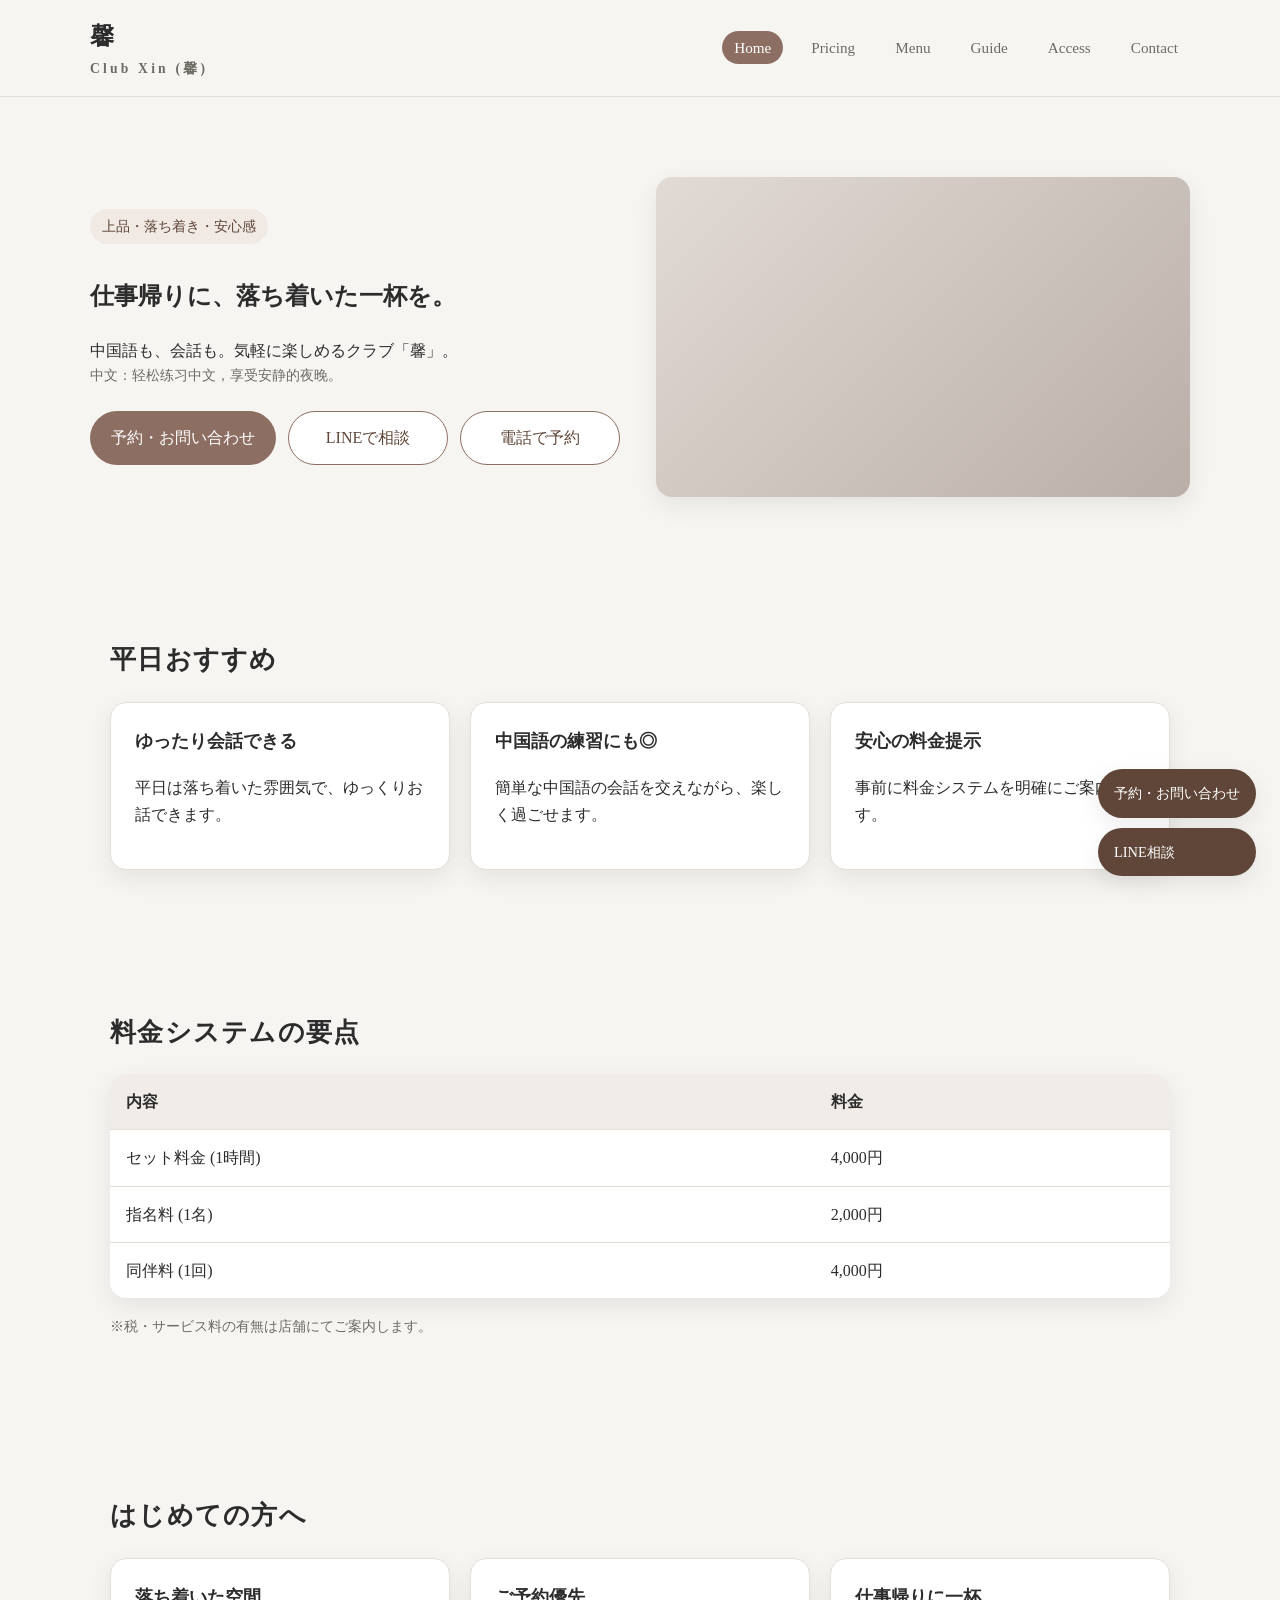
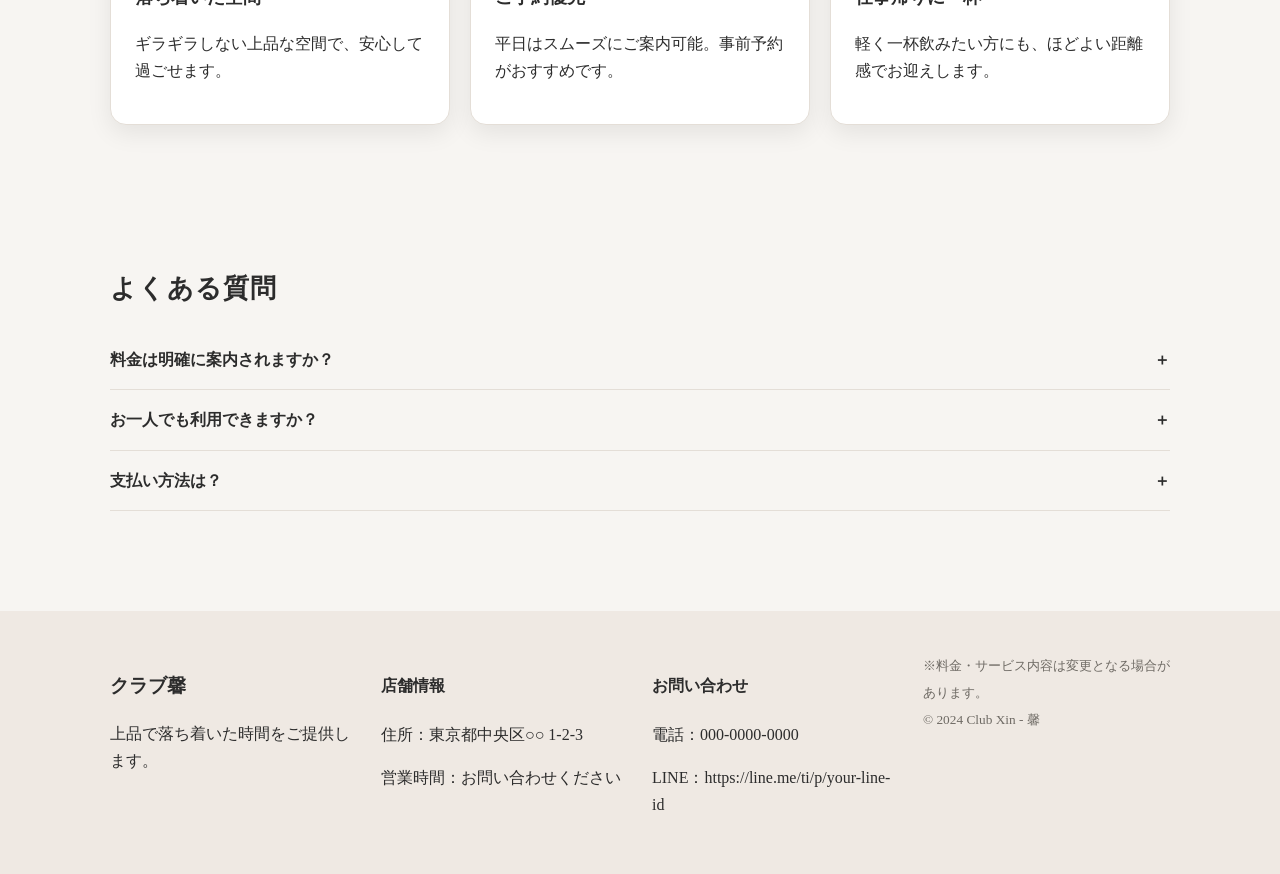
==== index.html @ c90f2e6a "Add club site pages and data-driven menus" ====
<!DOCTYPE html>
<html lang="ja">
  <head>
    <meta charset="UTF-8" />
    <meta name="viewport" content="width=device-width, initial-scale=1.0" />
    <title>クラブ馨 | 仕事帰りに、落ち着いた一杯を。</title>
    <meta
      name="description"
      content="クラブ馨は上品で落ち着いた雰囲気のクラブです。平日はゆったり会話を楽しめ、中国語の練習にもおすすめです。"
    />
    <meta property="og:title" content="クラブ馨" />
    <meta
      property="og:description"
      content="仕事帰りに、落ち着いた一杯を。中国語も会話も気軽に楽しめるクラブ。"
    />
    <meta
      property="og:image"
      content="https://images.unsplash.com/photo-1504674900247-0877df9cc836?auto=format&fit=crop&w=1200&q=80"
    />
    <meta property="og:type" content="website" />
    <link rel="stylesheet" href="assets/css/style.css" />
  </head>
  <body>
    <header>
      <div class="container header-inner">
        <div class="logo">馨 <span class="lang-sub">Club Xin (馨)</span></div>
        <nav>
          <ul>
            <li><a href="index.html">Home</a></li>
            <li><a href="pricing.html">Pricing</a></li>
            <li><a href="menu.html">Menu</a></li>
            <li><a href="guide.html">Guide</a></li>
            <li><a href="access.html">Access</a></li>
            <li><a href="contact.html">Contact</a></li>
          </ul>
        </nav>
      </div>
    </header>

    <main>
      <section class="hero container">
        <div>
          <span class="badge">上品・落ち着き・安心感</span>
          <h1>仕事帰りに、落ち着いた一杯を。</h1>
          <p>
            中国語も、会話も。気軽に楽しめるクラブ「馨」。
            <span class="lang-sub">中文：轻松练习中文，享受安静的夜晚。</span>
          </p>
          <div class="cta-group">
            <a class="btn primary" href="contact.html">予約・お問い合わせ</a>
            <a class="btn" data-contact="lineUrl">LINEで相談</a>
            <a class="btn" data-contact="phone">電話で予約</a>
          </div>
        </div>
        <div class="hero-visual" aria-label="クラブ馨のイメージ"></div>
      </section>

      <section class="section">
        <div class="container">
          <h2 class="section-title">平日おすすめ</h2>
          <div class="card-grid">
            <div class="card">
              <h3>ゆったり会話できる</h3>
              <p>平日は落ち着いた雰囲気で、ゆっくりお話できます。</p>
            </div>
            <div class="card">
              <h3>中国語の練習にも◎</h3>
              <p>簡単な中国語の会話を交えながら、楽しく過ごせます。</p>
            </div>
            <div class="card">
              <h3>安心の料金提示</h3>
              <p>事前に料金システムを明確にご案内します。</p>
            </div>
          </div>
        </div>
      </section>

      <section class="section">
        <div class="container">
          <h2 class="section-title">料金システムの要点</h2>
          <table class="table">
            <thead>
              <tr>
                <th>内容</th>
                <th>料金</th>
              </tr>
            </thead>
            <tbody data-pricing></tbody>
          </table>
          <p class="notice">※税・サービス料の有無は店舗にてご案内します。</p>
        </div>
      </section>

      <section class="section">
        <div class="container">
          <h2 class="section-title">はじめての方へ</h2>
          <div class="card-grid">
            <div class="card">
              <h3>落ち着いた空間</h3>
              <p>ギラギラしない上品な空間で、安心して過ごせます。</p>
            </div>
            <div class="card">
              <h3>ご予約優先</h3>
              <p>平日はスムーズにご案内可能。事前予約がおすすめです。</p>
            </div>
            <div class="card">
              <h3>仕事帰りに一杯</h3>
              <p>軽く一杯飲みたい方にも、ほどよい距離感でお迎えします。</p>
            </div>
          </div>
        </div>
      </section>

      <section class="section">
        <div class="container">
          <h2 class="section-title">よくある質問</h2>
          <div id="faq-list"></div>
        </div>
      </section>
    </main>

    <footer class="footer">
      <div class="container footer-grid">
        <div>
          <h3>クラブ馨</h3>
          <p>上品で落ち着いた時間をご提供します。</p>
        </div>
        <div>
          <h4>店舗情報</h4>
          <p>住所：<span data-contact="address"></span></p>
          <p>営業時間：<span data-contact="hours"></span></p>
        </div>
        <div>
          <h4>お問い合わせ</h4>
          <p>電話：<a data-contact="phone" data-contact-display="true"></a></p>
          <p>LINE：<a data-contact="lineUrl" data-contact-display="true"></a></p>
        </div>
        <div>
          <small>※料金・サービス内容は変更となる場合があります。</small>
          <br />
          <small>© 2024 Club Xin - 馨</small>
        </div>
      </div>
    </footer>

    <div class="fixed-cta">
      <a href="contact.html">予約・お問い合わせ</a>
      <a data-contact="lineUrl">LINE相談</a>
    </div>

    <script src="assets/js/app.js"></script>
  </body>
</html>
---- assets/css/style.css ----
:root {
  --bg: #f7f5f2;
  --text: #2c2c2c;
  --muted: #6e6a64;
  --accent: #8d6e63;
  --accent-dark: #5f4638;
  --card: #ffffff;
  --border: #e4ded7;
  --shadow: 0 8px 24px rgba(0, 0, 0, 0.08);
  --radius: 16px;
}

* {
  box-sizing: border-box;
}

html {
  font-size: 16px;
  scroll-behavior: smooth;
}

body {
  margin: 0;
  font-family: "Hiragino Mincho ProN", "Yu Mincho", "Noto Serif JP", serif;
  color: var(--text);
  background: var(--bg);
  line-height: 1.7;
}

a {
  color: inherit;
  text-decoration: none;
}

img {
  max-width: 100%;
  display: block;
}

.container {
  max-width: 1100px;
  margin: 0 auto;
  padding: 0 20px;
}

header {
  position: sticky;
  top: 0;
  z-index: 10;
  background: rgba(247, 245, 242, 0.9);
  backdrop-filter: blur(8px);
  border-bottom: 1px solid var(--border);
}

.header-inner {
  display: flex;
  align-items: center;
  justify-content: space-between;
  padding: 16px 0;
}

.logo {
  font-size: 1.5rem;
  letter-spacing: 0.2rem;
  font-weight: 600;
}

nav ul {
  list-style: none;
  display: flex;
  gap: 16px;
  padding: 0;
  margin: 0;
  flex-wrap: wrap;
}

nav a {
  font-size: 0.95rem;
  color: var(--muted);
  padding: 8px 12px;
  border-radius: 999px;
  transition: all 0.2s ease;
}

nav a:hover,
nav a.active {
  background: var(--accent);
  color: #fff;
}

.hero {
  padding: 80px 0 60px;
  display: grid;
  grid-template-columns: repeat(auto-fit, minmax(280px, 1fr));
  gap: 32px;
  align-items: center;
}

.hero-visual {
  min-height: 320px;
  border-radius: var(--radius);
  background: linear-gradient(135deg, rgba(141, 110, 99, 0.2), rgba(95, 70, 56, 0.4)),
    url("https://images.unsplash.com/photo-1504674900247-0877df9cc836?auto=format&fit=crop&w=900&q=80") center/cover;
  box-shadow: var(--shadow);
}

.section {
  padding: 60px 0;
}

.section-title {
  font-size: 1.6rem;
  margin-bottom: 20px;
  letter-spacing: 0.08rem;
}

.card-grid {
  display: grid;
  grid-template-columns: repeat(auto-fit, minmax(240px, 1fr));
  gap: 20px;
}

.card {
  background: var(--card);
  border-radius: var(--radius);
  padding: 24px;
  border: 1px solid var(--border);
  box-shadow: var(--shadow);
}

.card h3 {
  margin-top: 0;
  font-size: 1.1rem;
}

.badge {
  display: inline-block;
  padding: 6px 12px;
  background: #f0e9e4;
  color: var(--accent-dark);
  border-radius: 999px;
  font-size: 0.85rem;
  margin-bottom: 12px;
}

.cta-group {
  display: flex;
  flex-wrap: wrap;
  gap: 12px;
  margin-top: 24px;
}

.btn {
  display: inline-flex;
  align-items: center;
  justify-content: center;
  padding: 12px 20px;
  border-radius: 999px;
  font-size: 1rem;
  border: 1px solid var(--accent);
  color: var(--accent-dark);
  background: #fff;
  min-width: 160px;
  transition: all 0.2s ease;
}

.btn.primary {
  background: var(--accent);
  color: #fff;
  border-color: transparent;
}

.btn:hover {
  transform: translateY(-2px);
  box-shadow: var(--shadow);
}

.table {
  width: 100%;
  border-collapse: collapse;
  background: var(--card);
  border-radius: var(--radius);
  overflow: hidden;
  box-shadow: var(--shadow);
}

.table th,
.table td {
  padding: 14px 16px;
  border-bottom: 1px solid var(--border);
  text-align: left;
}

.table th {
  background: #f1ece7;
  font-weight: 600;
}

.table tr:last-child td {
  border-bottom: none;
}

.notice {
  margin-top: 16px;
  font-size: 0.9rem;
  color: var(--muted);
}

.faq-item {
  border-bottom: 1px solid var(--border);
  padding: 16px 0;
}

.faq-question {
  display: flex;
  align-items: center;
  justify-content: space-between;
  cursor: pointer;
  font-weight: 600;
}

.faq-answer {
  margin-top: 10px;
  color: var(--muted);
  display: none;
}

.faq-item.open .faq-answer {
  display: block;
}

.footer {
  background: #efe9e3;
  padding: 40px 0;
  margin-top: 40px;
}

.footer-grid {
  display: grid;
  grid-template-columns: repeat(auto-fit, minmax(240px, 1fr));
  gap: 24px;
}

.footer small {
  color: var(--muted);
}

.form {
  display: grid;
  gap: 16px;
  max-width: 520px;
}

.form input,
.form textarea,
.form select {
  width: 100%;
  padding: 12px 14px;
  border-radius: 12px;
  border: 1px solid var(--border);
  font-size: 1rem;
  font-family: inherit;
}

.form textarea {
  min-height: 120px;
}

.form .form-row {
  display: grid;
  gap: 12px;
  grid-template-columns: repeat(auto-fit, minmax(200px, 1fr));
}

.form-message {
  font-size: 0.95rem;
  color: var(--accent-dark);
}

.fixed-cta {
  position: fixed;
  bottom: 24px;
  right: 24px;
  display: flex;
  flex-direction: column;
  gap: 10px;
  z-index: 20;
}

.fixed-cta a {
  background: var(--accent-dark);
  color: #fff;
  padding: 12px 16px;
  border-radius: 999px;
  font-size: 0.9rem;
  box-shadow: var(--shadow);
}

.lang-sub {
  display: block;
  font-size: 0.85rem;
  color: var(--muted);
}

@media (max-width: 720px) {
  .hero {
    padding-top: 40px;
  }

  nav ul {
    gap: 8px;
  }

  .fixed-cta {
    right: 16px;
    bottom: 16px;
  }
}
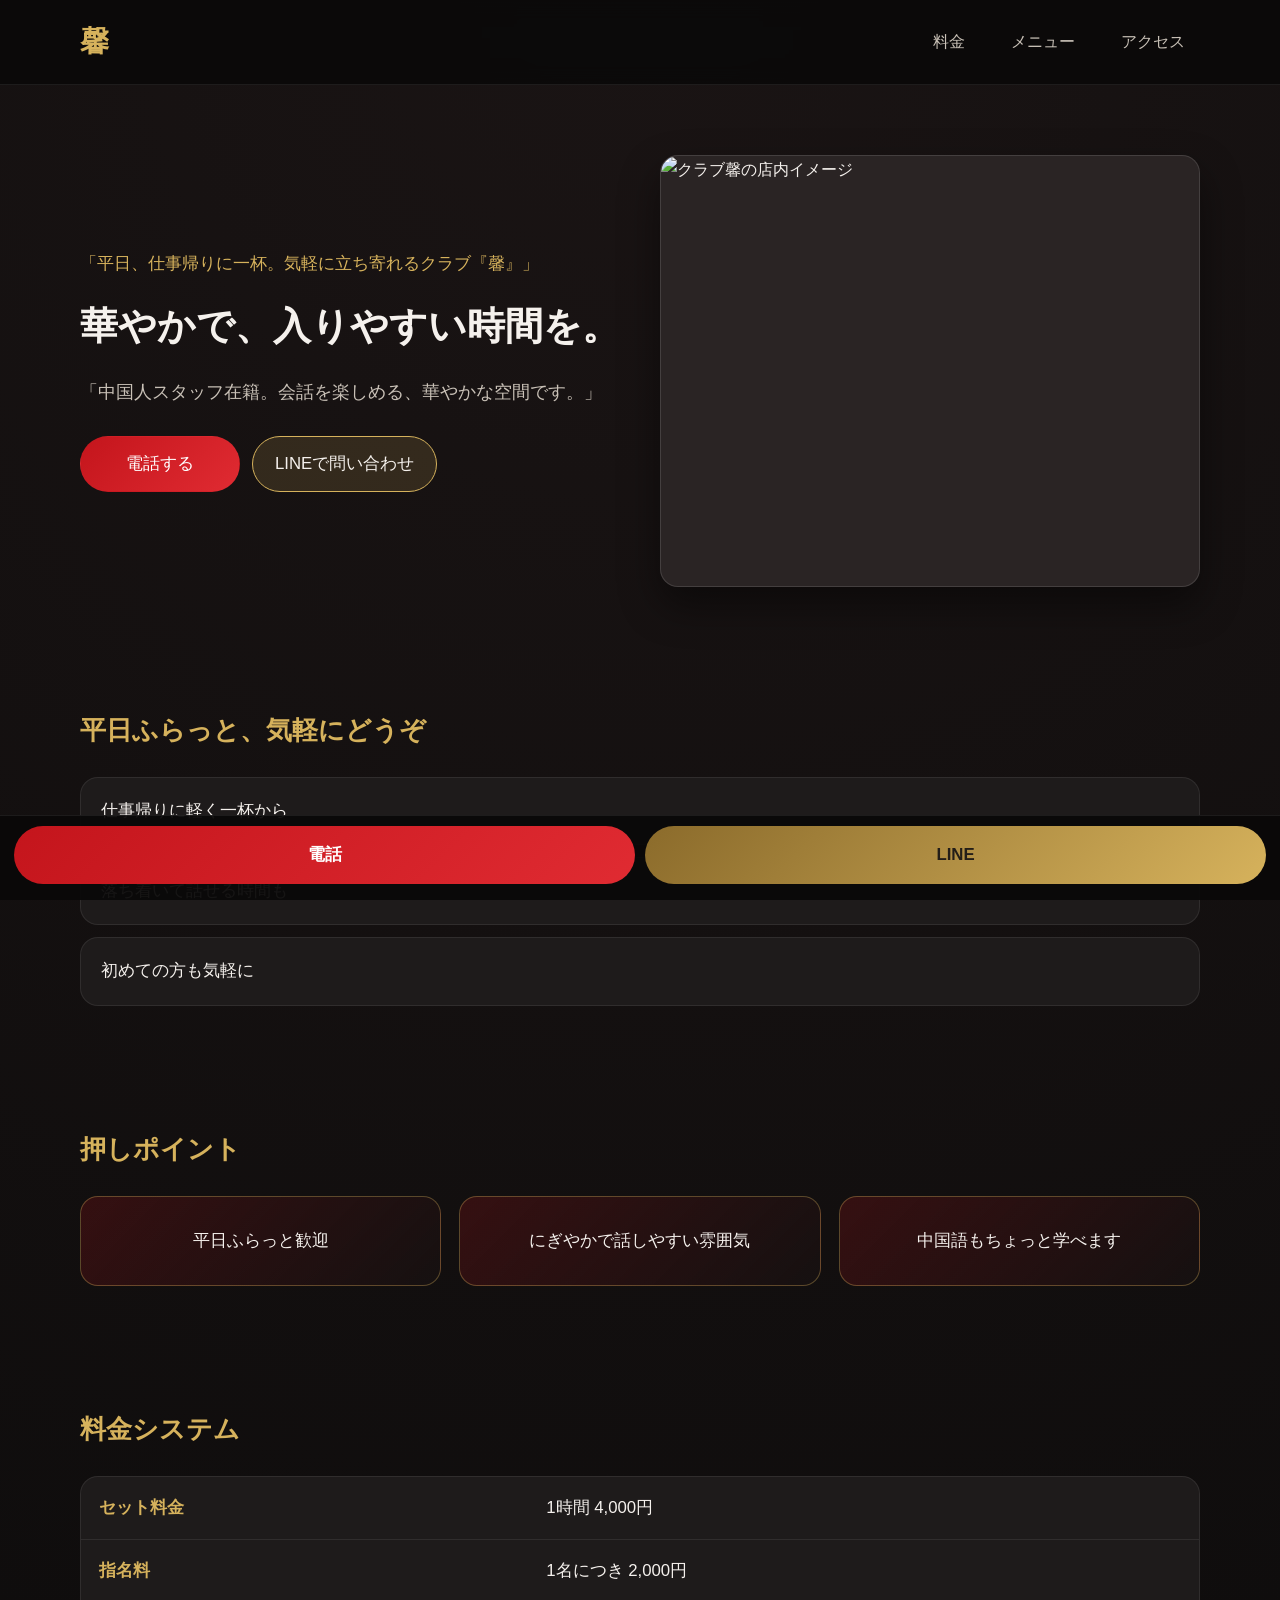
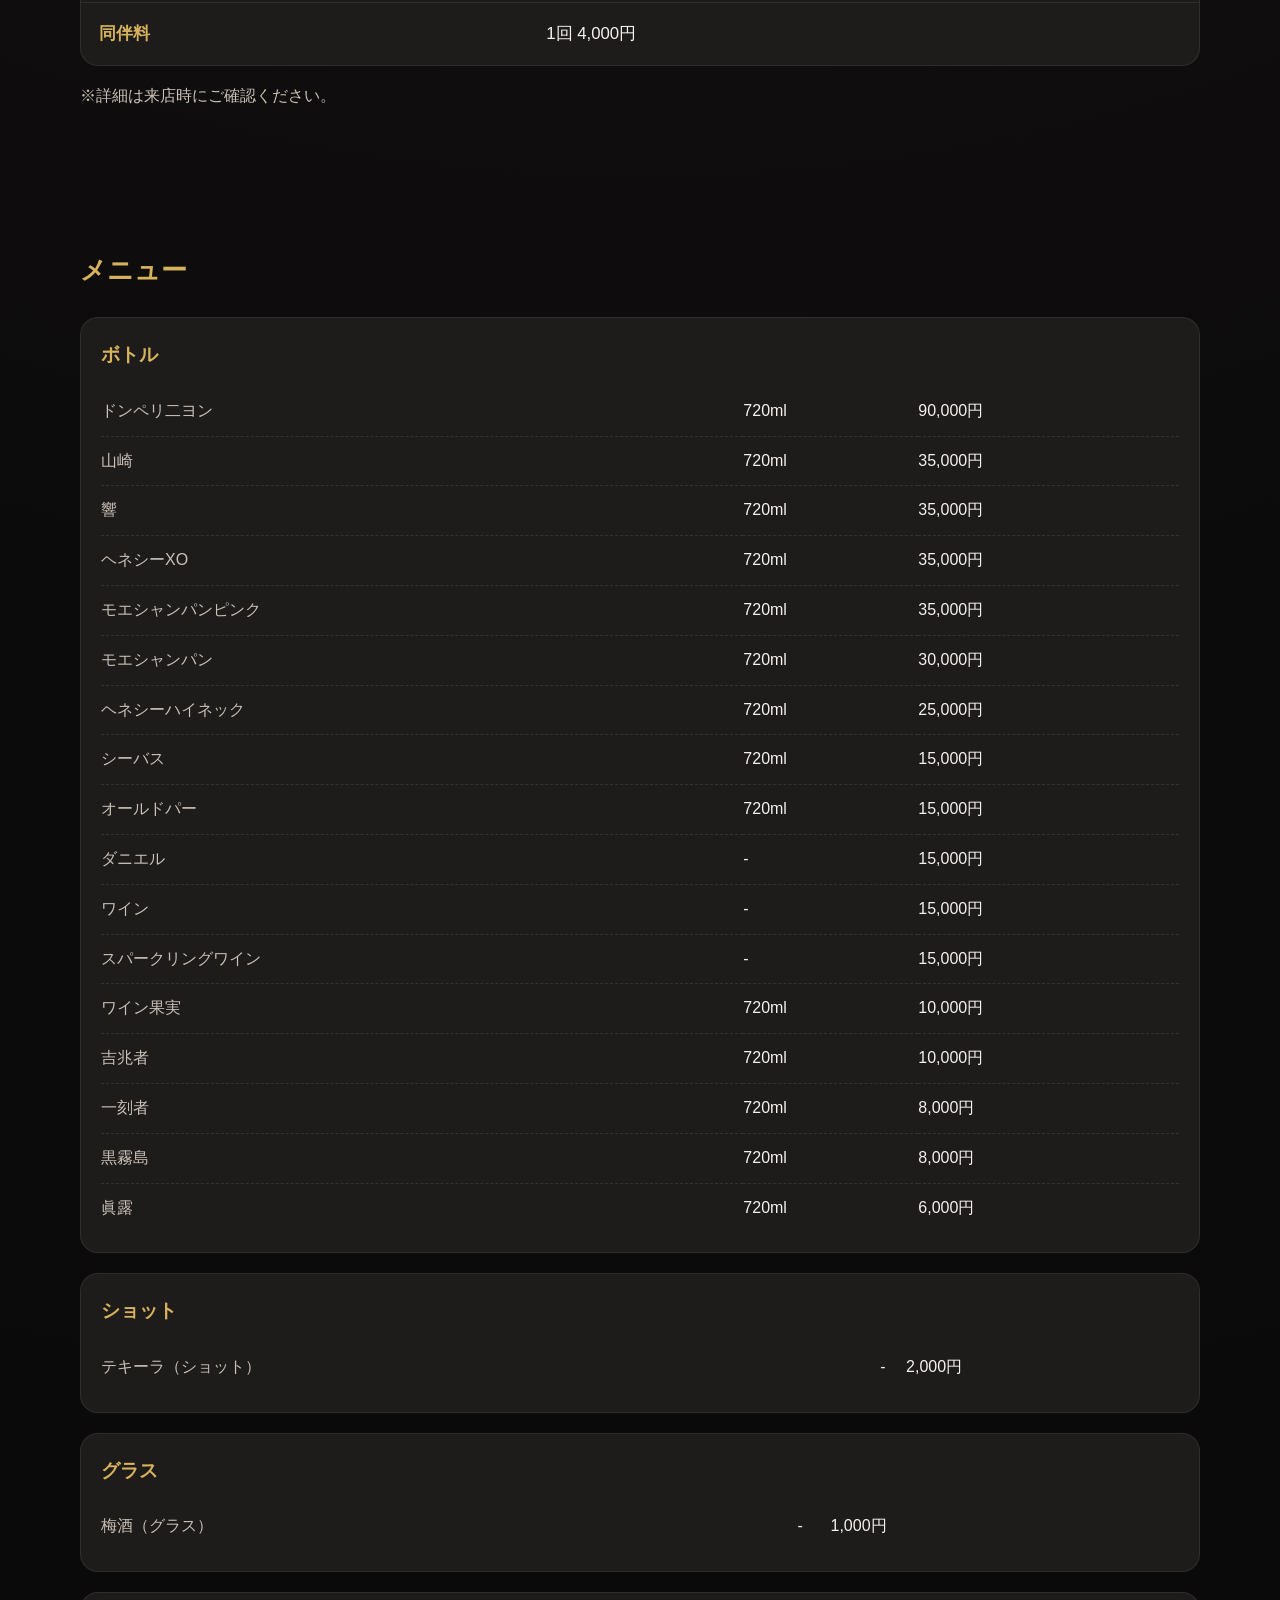
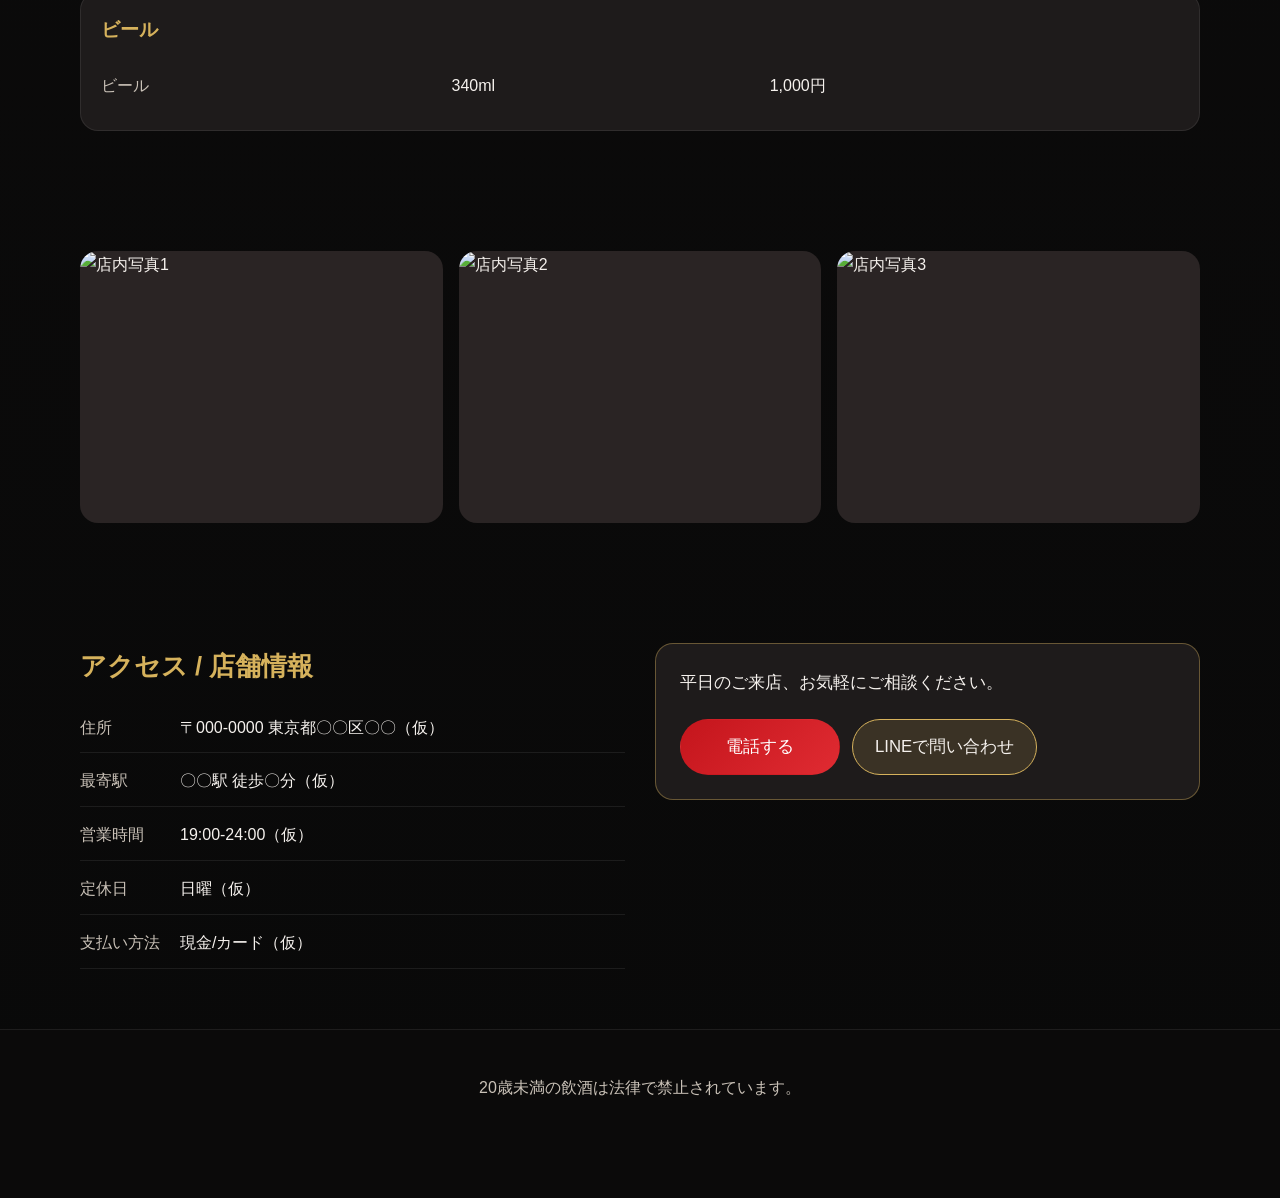
==== commit 62553b9d: "Create single-page LP for Club Xin" ====
--- a/index.html
+++ b/index.html
@@ -3,151 +3,160 @@
   <head>
     <meta charset="UTF-8" />
     <meta name="viewport" content="width=device-width, initial-scale=1.0" />
-    <title>クラブ馨 | 仕事帰りに、落ち着いた一杯を。</title>
+    <title>クラブ「馨」｜平日、仕事帰りに一杯</title>
     <meta
       name="description"
-      content="クラブ馨は上品で落ち着いた雰囲気のクラブです。平日はゆったり会話を楽しめ、中国語の練習にもおすすめです。"
+      content="平日、仕事帰りに一杯。気軽に立ち寄れるクラブ「馨」。中国人スタッフ在籍で会話を楽しめる華やかな空間です。"
     />
-    <meta property="og:title" content="クラブ馨" />
-    <meta
-      property="og:description"
-      content="仕事帰りに、落ち着いた一杯を。中国語も会話も気軽に楽しめるクラブ。"
-    />
-    <meta
-      property="og:image"
-      content="https://images.unsplash.com/photo-1504674900247-0877df9cc836?auto=format&fit=crop&w=1200&q=80"
-    />
-    <meta property="og:type" content="website" />
     <link rel="stylesheet" href="assets/css/style.css" />
   </head>
   <body>
-    <header>
+    <header class="site-header">
       <div class="container header-inner">
-        <div class="logo">馨 <span class="lang-sub">Club Xin (馨)</span></div>
-        <nav>
+        <div class="logo">馨</div>
+        <nav class="site-nav" aria-label="主要メニュー">
           <ul>
-            <li><a href="index.html">Home</a></li>
-            <li><a href="pricing.html">Pricing</a></li>
-            <li><a href="menu.html">Menu</a></li>
-            <li><a href="guide.html">Guide</a></li>
-            <li><a href="access.html">Access</a></li>
-            <li><a href="contact.html">Contact</a></li>
+            <li><a href="#pricing">料金</a></li>
+            <li><a href="#menu">メニュー</a></li>
+            <li><a href="#access">アクセス</a></li>
           </ul>
         </nav>
       </div>
     </header>
 
     <main>
-      <section class="hero container">
-        <div>
-          <span class="badge">上品・落ち着き・安心感</span>
-          <h1>仕事帰りに、落ち着いた一杯を。</h1>
-          <p>
-            中国語も、会話も。気軽に楽しめるクラブ「馨」。
-            <span class="lang-sub">中文：轻松练习中文，享受安静的夜晚。</span>
-          </p>
-          <div class="cta-group">
-            <a class="btn primary" href="contact.html">予約・お問い合わせ</a>
-            <a class="btn" data-contact="lineUrl">LINEで相談</a>
-            <a class="btn" data-contact="phone">電話で予約</a>
+      <section class="hero" id="top">
+        <div class="container hero-inner">
+          <div class="hero-content">
+            <p class="hero-lead">
+              「平日、仕事帰りに一杯。気軽に立ち寄れるクラブ『馨』」
+            </p>
+            <h1 class="hero-title">華やかで、入りやすい時間を。</h1>
+            <p class="hero-sub">
+              「中国人スタッフ在籍。会話を楽しめる、華やかな空間です。」
+            </p>
+            <div class="cta-group">
+              <a class="btn primary" href="tel:000-0000-0000">電話する</a>
+              <a class="btn line" href="https://line.me/ti/p/your-line-id" target="_blank" rel="noopener">LINEで問い合わせ</a>
+            </div>
           </div>
-        </div>
-        <div class="hero-visual" aria-label="クラブ馨のイメージ"></div>
-      </section>
-
-      <section class="section">
-        <div class="container">
-          <h2 class="section-title">平日おすすめ</h2>
-          <div class="card-grid">
-            <div class="card">
-              <h3>ゆったり会話できる</h3>
-              <p>平日は落ち着いた雰囲気で、ゆっくりお話できます。</p>
-            </div>
-            <div class="card">
-              <h3>中国語の練習にも◎</h3>
-              <p>簡単な中国語の会話を交えながら、楽しく過ごせます。</p>
-            </div>
-            <div class="card">
-              <h3>安心の料金提示</h3>
-              <p>事前に料金システムを明確にご案内します。</p>
-            </div>
+          <div class="hero-media">
+            <img src="/assets/img/hero.jpg" alt="クラブ馨の店内イメージ" />
           </div>
         </div>
       </section>
 
-      <section class="section">
+      <section class="section" aria-labelledby="weekday-title">
         <div class="container">
-          <h2 class="section-title">料金システムの要点</h2>
-          <table class="table">
-            <thead>
-              <tr>
-                <th>内容</th>
-                <th>料金</th>
-              </tr>
-            </thead>
-            <tbody data-pricing></tbody>
-          </table>
-          <p class="notice">※税・サービス料の有無は店舗にてご案内します。</p>
+          <h2 id="weekday-title" class="section-title">平日ふらっと、気軽にどうぞ</h2>
+          <ul class="soft-points">
+            <li>仕事帰りに軽く一杯から</li>
+            <li>落ち着いて話せる時間も</li>
+            <li>初めての方も気軽に</li>
+          </ul>
         </div>
       </section>
 
-      <section class="section">
+      <section class="section" aria-labelledby="points-title">
         <div class="container">
-          <h2 class="section-title">はじめての方へ</h2>
+          <h2 id="points-title" class="section-title">押しポイント</h2>
           <div class="card-grid">
-            <div class="card">
-              <h3>落ち着いた空間</h3>
-              <p>ギラギラしない上品な空間で、安心して過ごせます。</p>
-            </div>
-            <div class="card">
-              <h3>ご予約優先</h3>
-              <p>平日はスムーズにご案内可能。事前予約がおすすめです。</p>
-            </div>
-            <div class="card">
-              <h3>仕事帰りに一杯</h3>
-              <p>軽く一杯飲みたい方にも、ほどよい距離感でお迎えします。</p>
-            </div>
+            <div class="point-card">平日ふらっと歓迎</div>
+            <div class="point-card">にぎやかで話しやすい雰囲気</div>
+            <div class="point-card">中国語もちょっと学べます</div>
           </div>
         </div>
       </section>
 
-      <section class="section">
+      <section class="section" id="pricing" aria-labelledby="pricing-title">
         <div class="container">
-          <h2 class="section-title">よくある質問</h2>
-          <div id="faq-list"></div>
+          <h2 id="pricing-title" class="section-title">料金システム</h2>
+          <div class="table-wrap">
+            <table class="price-table">
+              <tbody>
+                <tr>
+                  <th>セット料金</th>
+                  <td>1時間 4,000円</td>
+                </tr>
+                <tr>
+                  <th>指名料</th>
+                  <td>1名につき 2,000円</td>
+                </tr>
+                <tr>
+                  <th>同伴料</th>
+                  <td>1回 4,000円</td>
+                </tr>
+              </tbody>
+            </table>
+          </div>
+          <p class="note">※詳細は来店時にご確認ください。</p>
+        </div>
+      </section>
+
+      <section class="section" id="menu" aria-labelledby="menu-title">
+        <div class="container">
+          <h2 id="menu-title" class="section-title">メニュー</h2>
+          <div id="menu-list" class="menu-grid" aria-live="polite"></div>
+        </div>
+      </section>
+
+      <section class="section" aria-label="写真ギャラリー">
+        <div class="container">
+          <div class="gallery">
+            <img src="/assets/img/gallery-1.jpg" alt="店内写真1" />
+            <img src="/assets/img/gallery-2.jpg" alt="店内写真2" />
+            <img src="/assets/img/gallery-3.jpg" alt="店内写真3" />
+          </div>
+        </div>
+      </section>
+
+      <section class="section" id="access" aria-labelledby="access-title">
+        <div class="container access">
+          <div>
+            <h2 id="access-title" class="section-title">アクセス / 店舗情報</h2>
+            <dl class="info-list">
+              <div>
+                <dt>住所</dt>
+                <dd>〒000-0000 東京都〇〇区〇〇（仮）</dd>
+              </div>
+              <div>
+                <dt>最寄駅</dt>
+                <dd>〇〇駅 徒歩〇分（仮）</dd>
+              </div>
+              <div>
+                <dt>営業時間</dt>
+                <dd>19:00-24:00（仮）</dd>
+              </div>
+              <div>
+                <dt>定休日</dt>
+                <dd>日曜（仮）</dd>
+              </div>
+              <div>
+                <dt>支払い方法</dt>
+                <dd>現金/カード（仮）</dd>
+              </div>
+            </dl>
+          </div>
+          <div class="access-cta">
+            <p class="access-lead">平日のご来店、お気軽にご相談ください。</p>
+            <div class="cta-group">
+              <a class="btn primary" href="tel:000-0000-0000">電話する</a>
+              <a class="btn line" href="https://line.me/ti/p/your-line-id" target="_blank" rel="noopener">LINEで問い合わせ</a>
+            </div>
+          </div>
         </div>
       </section>
     </main>
 
     <footer class="footer">
-      <div class="container footer-grid">
-        <div>
-          <h3>クラブ馨</h3>
-          <p>上品で落ち着いた時間をご提供します。</p>
-        </div>
-        <div>
-          <h4>店舗情報</h4>
-          <p>住所：<span data-contact="address"></span></p>
-          <p>営業時間：<span data-contact="hours"></span></p>
-        </div>
-        <div>
-          <h4>お問い合わせ</h4>
-          <p>電話：<a data-contact="phone" data-contact-display="true"></a></p>
-          <p>LINE：<a data-contact="lineUrl" data-contact-display="true"></a></p>
-        </div>
-        <div>
-          <small>※料金・サービス内容は変更となる場合があります。</small>
-          <br />
-          <small>© 2024 Club Xin - 馨</small>
-        </div>
-      </div>
+      <p>20歳未満の飲酒は法律で禁止されています。</p>
     </footer>
 
-    <div class="fixed-cta">
-      <a href="contact.html">予約・お問い合わせ</a>
-      <a data-contact="lineUrl">LINE相談</a>
+    <div class="fixed-cta" aria-label="固定お問い合わせ">
+      <a class="fixed-btn" href="tel:000-0000-0000">電話</a>
+      <a class="fixed-btn line" href="https://line.me/ti/p/your-line-id" target="_blank" rel="noopener">LINE</a>
     </div>
 
-    <script src="assets/js/app.js"></script>
+    <script src="assets/js/main.js"></script>
   </body>
 </html>
--- a/assets/css/style.css
+++ b/assets/css/style.css
@@ -1,13 +1,15 @@
 :root {
-  --bg: #f7f5f2;
-  --text: #2c2c2c;
-  --muted: #6e6a64;
-  --accent: #8d6e63;
-  --accent-dark: #5f4638;
-  --card: #ffffff;
-  --border: #e4ded7;
-  --shadow: 0 8px 24px rgba(0, 0, 0, 0.08);
-  --radius: 16px;
+  --bg: #0c0b0b;
+  --bg-alt: #151313;
+  --card: #1e1b1b;
+  --text: #f5f1ed;
+  --muted: #c9c1b7;
+  --accent: #c4151c;
+  --accent-soft: #e02b32;
+  --gold: #d6b25c;
+  --border: rgba(255, 255, 255, 0.08);
+  --shadow: 0 18px 40px rgba(0, 0, 0, 0.45);
+  --radius: 18px;
 }
 
 * {
@@ -21,10 +23,10 @@
 
 body {
   margin: 0;
-  font-family: "Hiragino Mincho ProN", "Yu Mincho", "Noto Serif JP", serif;
+  font-family: "Noto Sans JP", "Hiragino Kaku Gothic ProN", sans-serif;
   color: var(--text);
-  background: var(--bg);
-  line-height: 1.7;
+  background: radial-gradient(circle at top, #1a1414 0%, var(--bg) 50%, #090909 100%);
+  line-height: 1.8;
 }
 
 a {
@@ -33,23 +35,27 @@
 }
 
 img {
-  max-width: 100%;
+  width: 100%;
+  height: 100%;
   display: block;
+  object-fit: cover;
+  aspect-ratio: 4 / 3;
+  border-radius: var(--radius);
+  background: #2a2424;
 }
 
 .container {
-  max-width: 1100px;
+  width: min(1120px, 92vw);
   margin: 0 auto;
-  padding: 0 20px;
-}
-
-header {
+}
+
+.site-header {
   position: sticky;
   top: 0;
-  z-index: 10;
-  background: rgba(247, 245, 242, 0.9);
-  backdrop-filter: blur(8px);
+  z-index: 20;
+  background: rgba(10, 9, 9, 0.9);
   border-bottom: 1px solid var(--border);
+  backdrop-filter: blur(10px);
 }
 
 .header-inner {
@@ -57,51 +63,70 @@
   align-items: center;
   justify-content: space-between;
   padding: 16px 0;
+  gap: 20px;
 }
 
 .logo {
-  font-size: 1.5rem;
-  letter-spacing: 0.2rem;
+  font-size: 1.8rem;
+  letter-spacing: 0.3rem;
+  color: var(--gold);
   font-weight: 600;
 }
 
-nav ul {
+.site-nav ul {
   list-style: none;
   display: flex;
   gap: 16px;
   padding: 0;
   margin: 0;
-  flex-wrap: wrap;
-}
-
-nav a {
-  font-size: 0.95rem;
-  color: var(--muted);
-  padding: 8px 12px;
+}
+
+.site-nav a {
+  font-size: 1rem;
+  padding: 8px 14px;
   border-radius: 999px;
+  border: 1px solid transparent;
+  color: var(--muted);
   transition: all 0.2s ease;
 }
 
-nav a:hover,
-nav a.active {
-  background: var(--accent);
-  color: #fff;
+.site-nav a:hover {
+  border-color: var(--gold);
+  color: var(--text);
 }
 
 .hero {
-  padding: 80px 0 60px;
-  display: grid;
-  grid-template-columns: repeat(auto-fit, minmax(280px, 1fr));
-  gap: 32px;
+  padding: 70px 0 60px;
+}
+
+.hero-inner {
+  display: grid;
+  grid-template-columns: repeat(auto-fit, minmax(260px, 1fr));
+  gap: 40px;
   align-items: center;
 }
 
-.hero-visual {
-  min-height: 320px;
-  border-radius: var(--radius);
-  background: linear-gradient(135deg, rgba(141, 110, 99, 0.2), rgba(95, 70, 56, 0.4)),
-    url("https://images.unsplash.com/photo-1504674900247-0877df9cc836?auto=format&fit=crop&w=900&q=80") center/cover;
+.hero-lead {
+  font-size: 1.05rem;
+  color: var(--gold);
+  margin: 0 0 12px;
+}
+
+.hero-title {
+  font-size: clamp(2rem, 3vw, 2.8rem);
+  margin: 0 0 16px;
+}
+
+.hero-sub {
+  font-size: 1.1rem;
+  color: var(--muted);
+  margin: 0 0 28px;
+}
+
+.hero-media img {
+  aspect-ratio: 5 / 4;
   box-shadow: var(--shadow);
+  border: 1px solid rgba(255, 255, 255, 0.12);
 }
 
 .section {
@@ -110,64 +135,198 @@
 
 .section-title {
   font-size: 1.6rem;
+  margin: 0 0 24px;
+  color: var(--gold);
+}
+
+.soft-points {
+  list-style: none;
+  margin: 0;
+  padding: 0;
+  display: grid;
+  gap: 12px;
+}
+
+.soft-points li {
+  background: var(--card);
+  border-radius: var(--radius);
+  padding: 18px 20px;
+  border: 1px solid var(--border);
+  font-size: 1.05rem;
+}
+
+.card-grid {
+  display: grid;
+  grid-template-columns: repeat(auto-fit, minmax(220px, 1fr));
+  gap: 18px;
+}
+
+.point-card {
+  padding: 24px 20px;
+  background: linear-gradient(135deg, rgba(196, 21, 28, 0.2), rgba(22, 17, 17, 0.95));
+  border: 1px solid rgba(214, 178, 92, 0.35);
+  border-radius: var(--radius);
+  font-size: 1.05rem;
+  text-align: center;
+  min-height: 90px;
+  display: flex;
+  align-items: center;
+  justify-content: center;
+  color: var(--text);
+}
+
+.table-wrap {
+  background: var(--card);
+  border-radius: var(--radius);
+  border: 1px solid var(--border);
+  overflow: hidden;
+}
+
+.price-table {
+  width: 100%;
+  border-collapse: collapse;
+}
+
+.price-table th,
+.price-table td {
+  text-align: left;
+  padding: 16px 18px;
+  font-size: 1.05rem;
+  border-bottom: 1px solid var(--border);
+}
+
+.price-table th {
+  color: var(--gold);
+  font-weight: 600;
+  width: 40%;
+}
+
+.price-table tr:last-child th,
+.price-table tr:last-child td {
+  border-bottom: none;
+}
+
+.note {
+  margin-top: 16px;
+  color: var(--muted);
+  font-size: 1rem;
+}
+
+.menu-grid {
+  display: grid;
+  gap: 20px;
+}
+
+.menu-card {
+  background: var(--card);
+  border: 1px solid var(--border);
+  border-radius: var(--radius);
+  padding: 20px;
+}
+
+.menu-card h3 {
+  margin: 0 0 14px;
+  color: var(--gold);
+  font-size: 1.2rem;
+}
+
+.menu-table {
+  width: 100%;
+  border-collapse: collapse;
+  font-size: 1rem;
+}
+
+.menu-table th,
+.menu-table td {
+  padding: 10px 0;
+  border-bottom: 1px dashed rgba(255, 255, 255, 0.1);
+}
+
+.menu-table th {
+  text-align: left;
+  color: var(--muted);
+  font-weight: 500;
+}
+
+.menu-table tr:last-child td,
+.menu-table tr:last-child th {
+  border-bottom: none;
+}
+
+.gallery {
+  display: grid;
+  gap: 16px;
+  grid-template-columns: repeat(auto-fit, minmax(220px, 1fr));
+}
+
+.access {
+  display: grid;
+  grid-template-columns: repeat(auto-fit, minmax(260px, 1fr));
+  gap: 30px;
+  align-items: start;
+}
+
+.info-list {
+  margin: 0;
+  display: grid;
+  gap: 14px;
+}
+
+.info-list div {
+  display: grid;
+  grid-template-columns: 90px 1fr;
+  gap: 10px;
+  padding-bottom: 10px;
+  border-bottom: 1px solid var(--border);
+}
+
+.info-list dt {
+  color: var(--muted);
+}
+
+.info-list dd {
+  margin: 0;
+}
+
+.access-cta {
+  background: var(--card);
+  border-radius: var(--radius);
+  border: 1px solid rgba(214, 178, 92, 0.4);
+  padding: 24px;
+}
+
+.access-lead {
+  margin-top: 0;
   margin-bottom: 20px;
-  letter-spacing: 0.08rem;
-}
-
-.card-grid {
-  display: grid;
-  grid-template-columns: repeat(auto-fit, minmax(240px, 1fr));
-  gap: 20px;
-}
-
-.card {
-  background: var(--card);
-  border-radius: var(--radius);
-  padding: 24px;
-  border: 1px solid var(--border);
-  box-shadow: var(--shadow);
-}
-
-.card h3 {
-  margin-top: 0;
-  font-size: 1.1rem;
-}
-
-.badge {
-  display: inline-block;
-  padding: 6px 12px;
-  background: #f0e9e4;
-  color: var(--accent-dark);
-  border-radius: 999px;
-  font-size: 0.85rem;
-  margin-bottom: 12px;
+  font-size: 1.05rem;
 }
 
 .cta-group {
   display: flex;
   flex-wrap: wrap;
   gap: 12px;
-  margin-top: 24px;
 }
 
 .btn {
   display: inline-flex;
   align-items: center;
   justify-content: center;
-  padding: 12px 20px;
+  padding: 12px 22px;
   border-radius: 999px;
-  font-size: 1rem;
-  border: 1px solid var(--accent);
-  color: var(--accent-dark);
-  background: #fff;
+  border: 1px solid var(--gold);
+  font-size: 1.05rem;
   min-width: 160px;
-  transition: all 0.2s ease;
+  transition: transform 0.2s ease, box-shadow 0.2s ease;
 }
 
 .btn.primary {
-  background: var(--accent);
+  background: linear-gradient(135deg, var(--accent), var(--accent-soft));
+  border-color: transparent;
   color: #fff;
-  border-color: transparent;
+}
+
+.btn.line {
+  background: rgba(214, 178, 92, 0.15);
 }
 
 .btn:hover {
@@ -175,144 +334,61 @@
   box-shadow: var(--shadow);
 }
 
-.table {
-  width: 100%;
-  border-collapse: collapse;
-  background: var(--card);
-  border-radius: var(--radius);
-  overflow: hidden;
-  box-shadow: var(--shadow);
-}
-
-.table th,
-.table td {
-  padding: 14px 16px;
-  border-bottom: 1px solid var(--border);
-  text-align: left;
-}
-
-.table th {
-  background: #f1ece7;
-  font-weight: 600;
-}
-
-.table tr:last-child td {
-  border-bottom: none;
-}
-
-.notice {
-  margin-top: 16px;
-  font-size: 0.9rem;
-  color: var(--muted);
-}
-
-.faq-item {
-  border-bottom: 1px solid var(--border);
-  padding: 16px 0;
-}
-
-.faq-question {
-  display: flex;
-  align-items: center;
-  justify-content: space-between;
-  cursor: pointer;
-  font-weight: 600;
-}
-
-.faq-answer {
-  margin-top: 10px;
-  color: var(--muted);
-  display: none;
-}
-
-.faq-item.open .faq-answer {
-  display: block;
-}
-
 .footer {
-  background: #efe9e3;
-  padding: 40px 0;
-  margin-top: 40px;
-}
-
-.footer-grid {
-  display: grid;
-  grid-template-columns: repeat(auto-fit, minmax(240px, 1fr));
-  gap: 24px;
-}
-
-.footer small {
-  color: var(--muted);
-}
-
-.form {
-  display: grid;
-  gap: 16px;
-  max-width: 520px;
-}
-
-.form input,
-.form textarea,
-.form select {
-  width: 100%;
-  padding: 12px 14px;
-  border-radius: 12px;
-  border: 1px solid var(--border);
+  text-align: center;
+  padding: 28px 16px 80px;
+  color: var(--muted);
+  border-top: 1px solid var(--border);
+  background: #0b0a0a;
   font-size: 1rem;
-  font-family: inherit;
-}
-
-.form textarea {
-  min-height: 120px;
-}
-
-.form .form-row {
-  display: grid;
-  gap: 12px;
-  grid-template-columns: repeat(auto-fit, minmax(200px, 1fr));
-}
-
-.form-message {
-  font-size: 0.95rem;
-  color: var(--accent-dark);
 }
 
 .fixed-cta {
   position: fixed;
-  bottom: 24px;
-  right: 24px;
-  display: flex;
-  flex-direction: column;
+  left: 0;
+  right: 0;
+  bottom: 0;
+  display: flex;
+  justify-content: center;
   gap: 10px;
-  z-index: 20;
-}
-
-.fixed-cta a {
-  background: var(--accent-dark);
+  padding: 10px 14px 16px;
+  background: rgba(10, 9, 9, 0.95);
+  border-top: 1px solid var(--border);
+  z-index: 30;
+}
+
+.fixed-btn {
+  flex: 1;
+  text-align: center;
+  padding: 14px 0;
+  border-radius: 999px;
+  font-size: 1.05rem;
+  font-weight: 600;
+  background: linear-gradient(135deg, var(--accent), var(--accent-soft));
   color: #fff;
-  padding: 12px 16px;
-  border-radius: 999px;
-  font-size: 0.9rem;
-  box-shadow: var(--shadow);
-}
-
-.lang-sub {
-  display: block;
-  font-size: 0.85rem;
-  color: var(--muted);
+}
+
+.fixed-btn.line {
+  background: linear-gradient(135deg, #8b6b2b, #d6b25c);
+  color: #231e18;
 }
 
 @media (max-width: 720px) {
+  .site-nav ul {
+    gap: 10px;
+    flex-wrap: wrap;
+  }
+
   .hero {
     padding-top: 40px;
   }
 
-  nav ul {
-    gap: 8px;
+  .header-inner {
+    flex-direction: column;
+    align-items: flex-start;
   }
 
-  .fixed-cta {
-    right: 16px;
-    bottom: 16px;
+  .info-list div {
+    grid-template-columns: 80px 1fr;
   }
 }
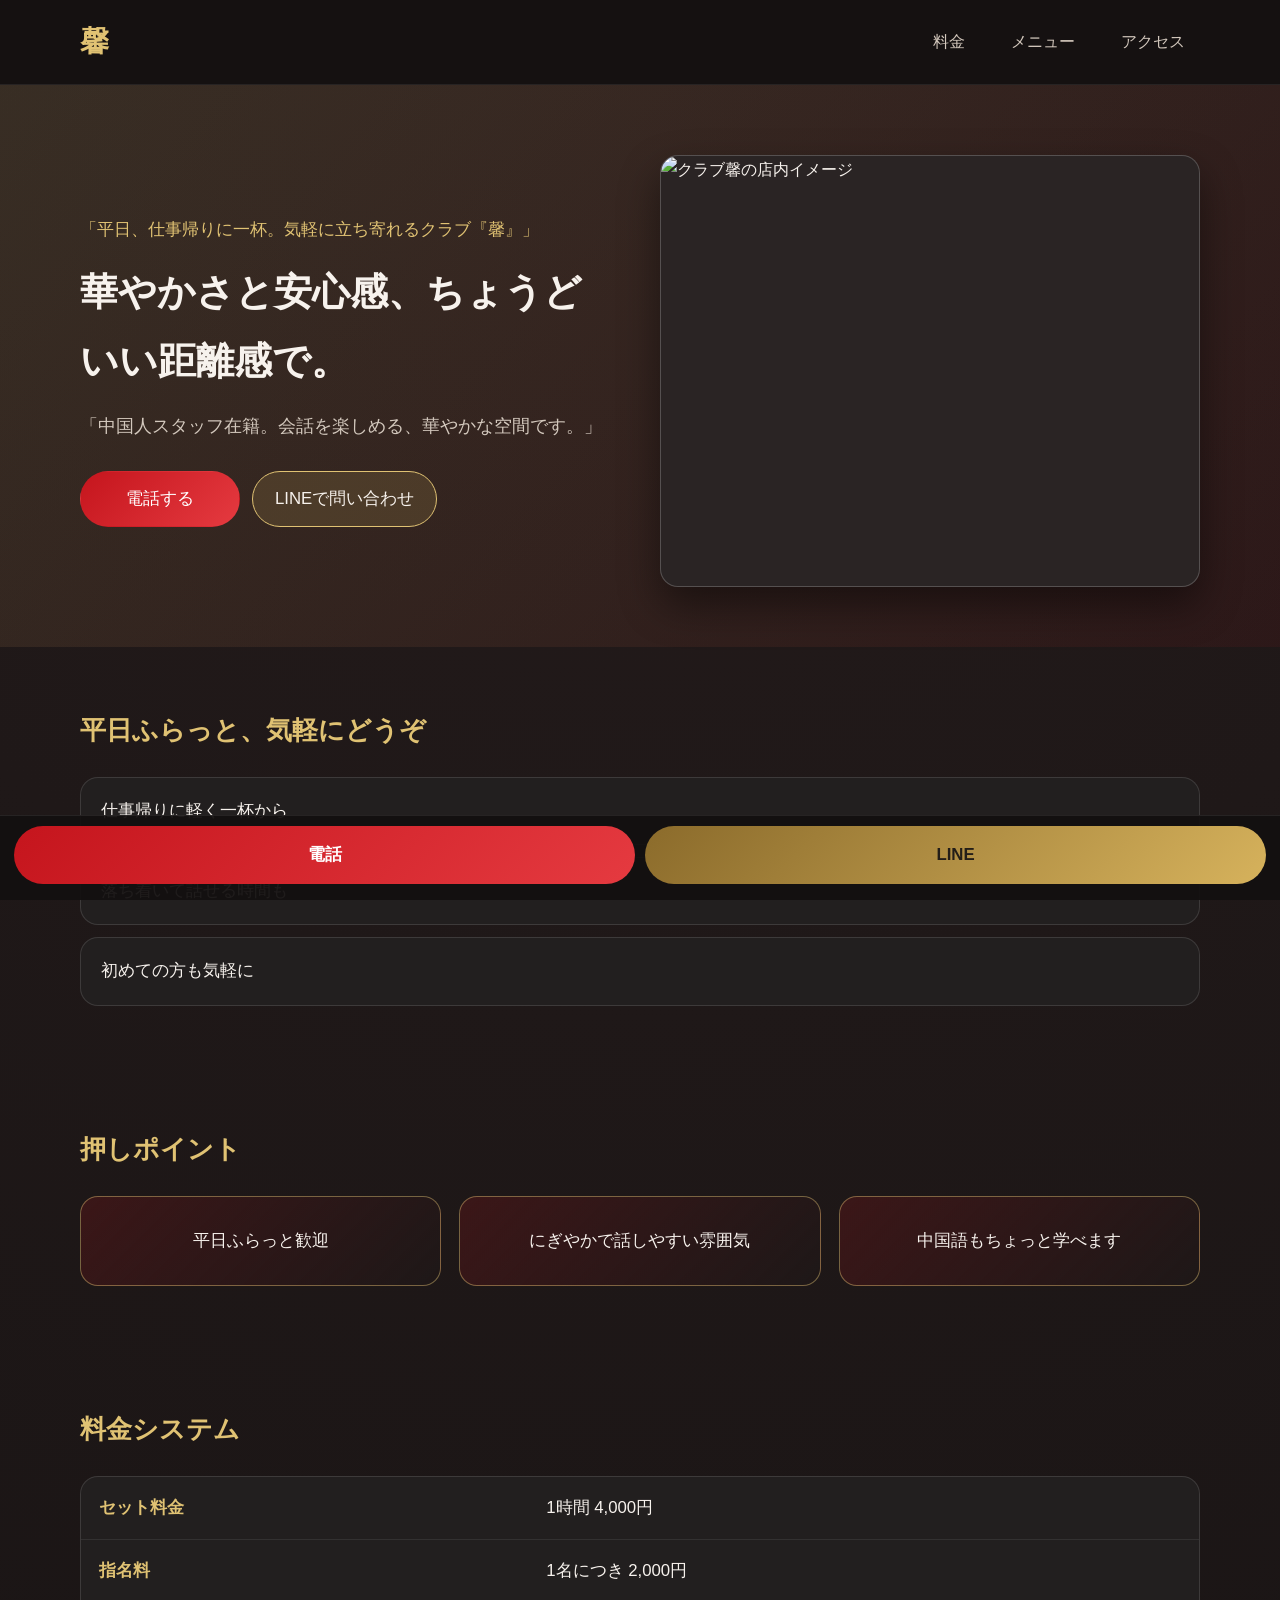
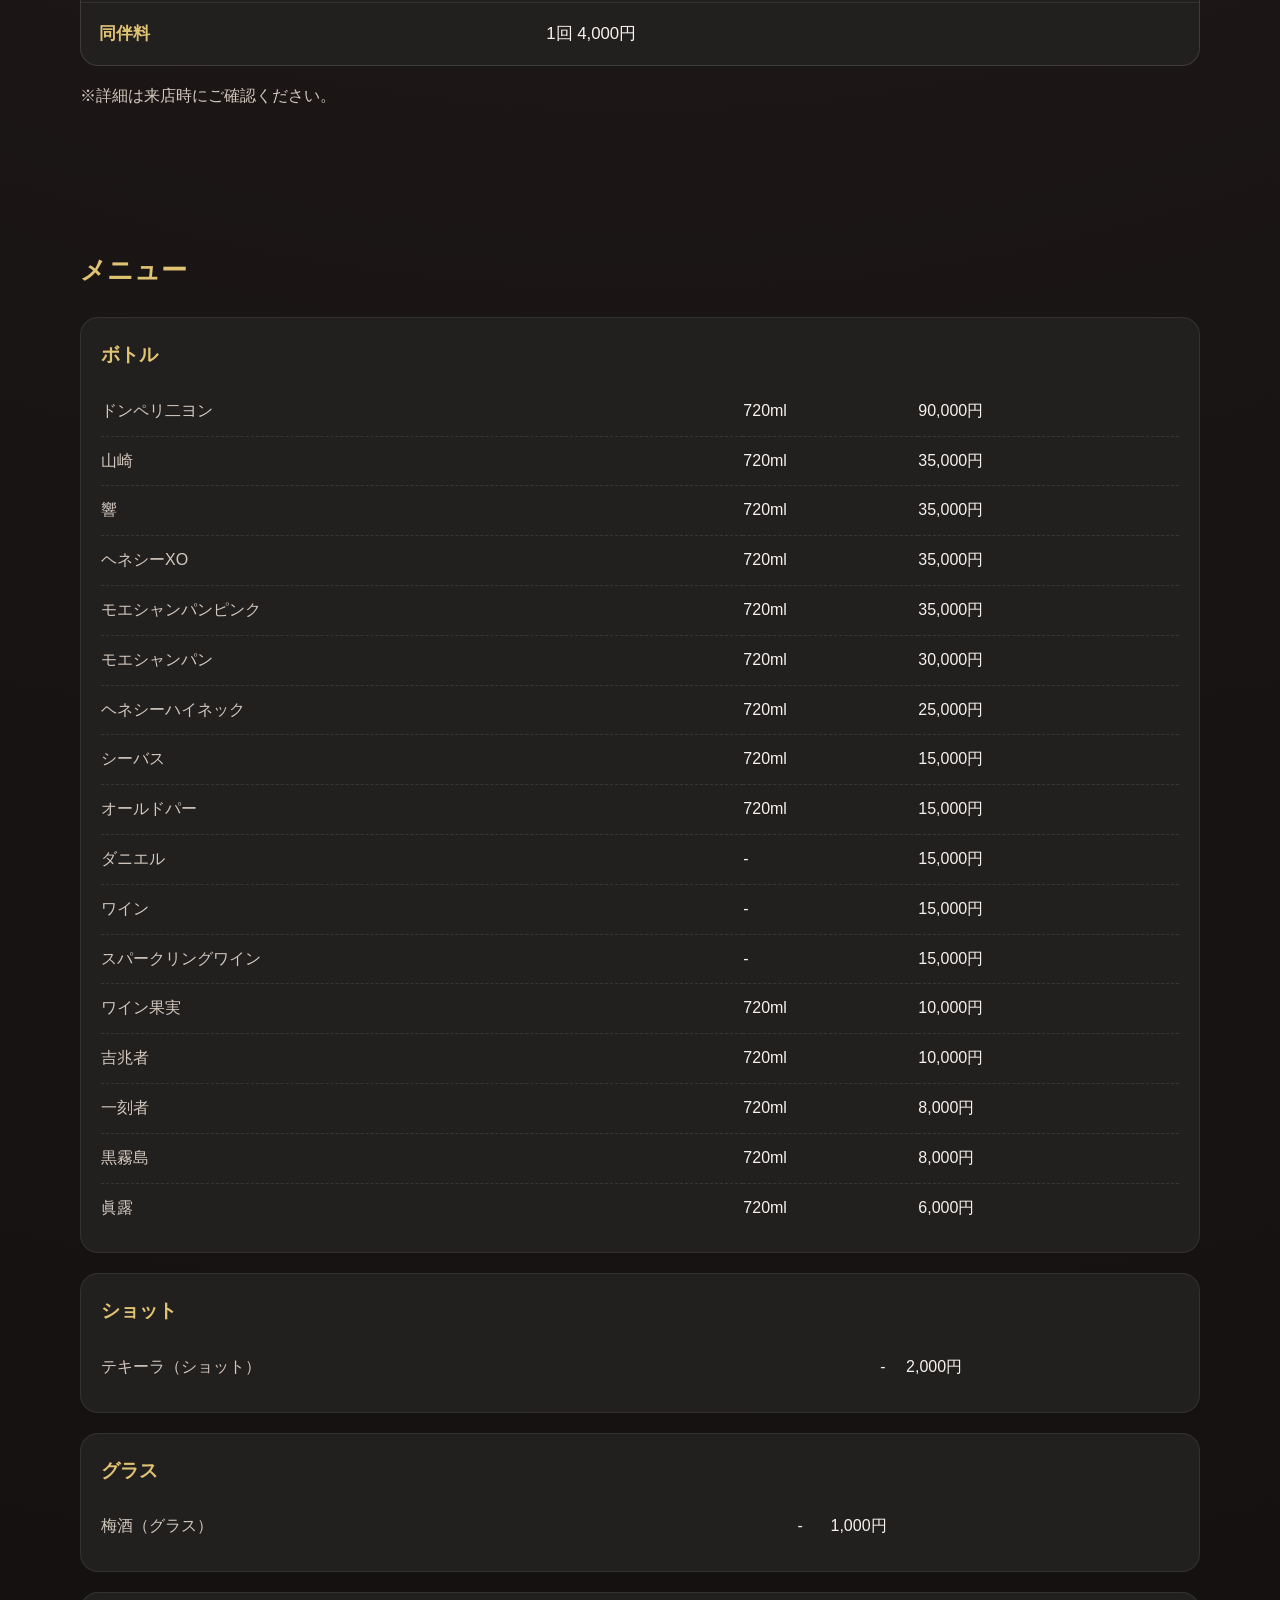
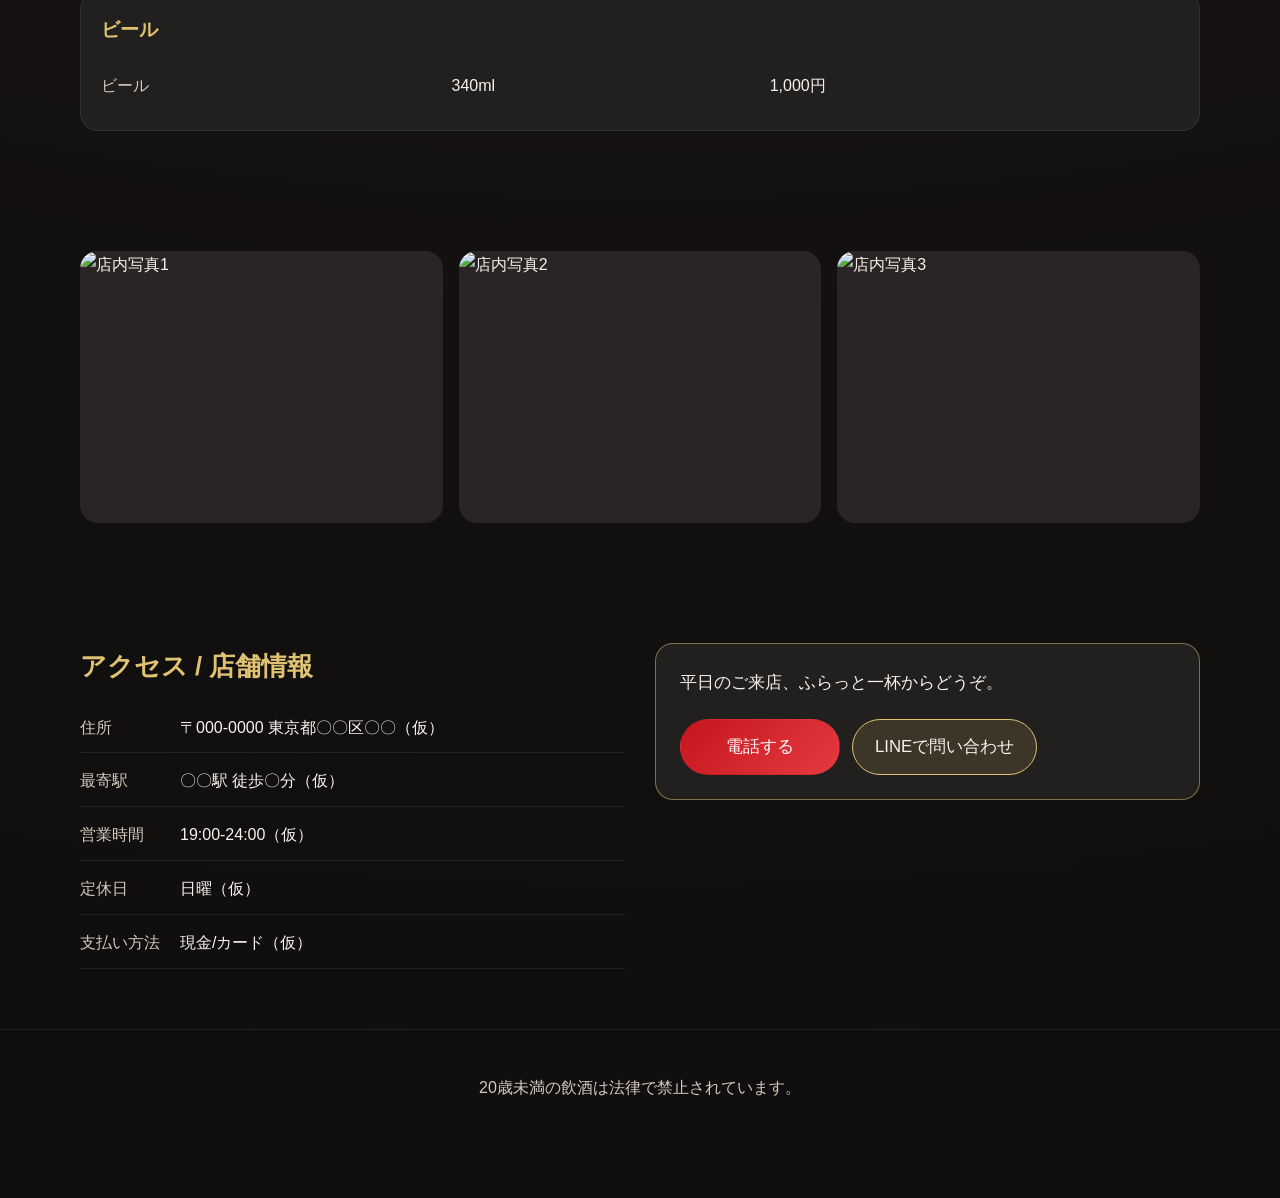
==== commit f7b86855: "Refine LP tone and brighten palette" ====
--- a/index.html
+++ b/index.html
@@ -31,7 +31,7 @@
             <p class="hero-lead">
               「平日、仕事帰りに一杯。気軽に立ち寄れるクラブ『馨』」
             </p>
-            <h1 class="hero-title">華やかで、入りやすい時間を。</h1>
+            <h1 class="hero-title">華やかさと安心感、ちょうどいい距離感で。</h1>
             <p class="hero-sub">
               「中国人スタッフ在籍。会話を楽しめる、華やかな空間です。」
             </p>
@@ -138,7 +138,7 @@
             </dl>
           </div>
           <div class="access-cta">
-            <p class="access-lead">平日のご来店、お気軽にご相談ください。</p>
+            <p class="access-lead">平日のご来店、ふらっと一杯からどうぞ。</p>
             <div class="cta-group">
               <a class="btn primary" href="tel:000-0000-0000">電話する</a>
               <a class="btn line" href="https://line.me/ti/p/your-line-id" target="_blank" rel="noopener">LINEで問い合わせ</a>
--- a/assets/css/style.css
+++ b/assets/css/style.css
@@ -1,12 +1,12 @@
 :root {
-  --bg: #0c0b0b;
-  --bg-alt: #151313;
-  --card: #1e1b1b;
-  --text: #f5f1ed;
-  --muted: #c9c1b7;
-  --accent: #c4151c;
-  --accent-soft: #e02b32;
-  --gold: #d6b25c;
+  --bg: #121010;
+  --bg-alt: #1c1919;
+  --card: #221f1f;
+  --text: #f7f2ed;
+  --muted: #d3c8bd;
+  --accent: #c5151d;
+  --accent-soft: #e53a40;
+  --gold: #e0c273;
   --border: rgba(255, 255, 255, 0.08);
   --shadow: 0 18px 40px rgba(0, 0, 0, 0.45);
   --radius: 18px;
@@ -25,7 +25,7 @@
   margin: 0;
   font-family: "Noto Sans JP", "Hiragino Kaku Gothic ProN", sans-serif;
   color: var(--text);
-  background: radial-gradient(circle at top, #1a1414 0%, var(--bg) 50%, #090909 100%);
+  background: radial-gradient(circle at top, #241b1b 0%, #1a1515 45%, #0f0d0d 100%);
   line-height: 1.8;
 }
 
@@ -53,7 +53,7 @@
   position: sticky;
   top: 0;
   z-index: 20;
-  background: rgba(10, 9, 9, 0.9);
+  background: rgba(20, 16, 16, 0.88);
   border-bottom: 1px solid var(--border);
   backdrop-filter: blur(10px);
 }
@@ -97,6 +97,7 @@
 
 .hero {
   padding: 70px 0 60px;
+  background: linear-gradient(135deg, rgba(224, 194, 115, 0.12), rgba(196, 21, 28, 0.08));
 }
 
 .hero-inner {
@@ -126,7 +127,7 @@
 .hero-media img {
   aspect-ratio: 5 / 4;
   box-shadow: var(--shadow);
-  border: 1px solid rgba(255, 255, 255, 0.12);
+  border: 1px solid rgba(255, 255, 255, 0.2);
 }
 
 .section {
@@ -151,7 +152,7 @@
   background: var(--card);
   border-radius: var(--radius);
   padding: 18px 20px;
-  border: 1px solid var(--border);
+  border: 1px solid rgba(255, 255, 255, 0.12);
   font-size: 1.05rem;
 }
 
@@ -163,8 +164,8 @@
 
 .point-card {
   padding: 24px 20px;
-  background: linear-gradient(135deg, rgba(196, 21, 28, 0.2), rgba(22, 17, 17, 0.95));
-  border: 1px solid rgba(214, 178, 92, 0.35);
+  background: linear-gradient(135deg, rgba(196, 21, 28, 0.18), rgba(30, 24, 24, 0.95));
+  border: 1px solid rgba(224, 194, 115, 0.45);
   border-radius: var(--radius);
   font-size: 1.05rem;
   text-align: center;
@@ -178,7 +179,7 @@
 .table-wrap {
   background: var(--card);
   border-radius: var(--radius);
-  border: 1px solid var(--border);
+  border: 1px solid rgba(255, 255, 255, 0.12);
   overflow: hidden;
 }
 
@@ -291,7 +292,7 @@
 .access-cta {
   background: var(--card);
   border-radius: var(--radius);
-  border: 1px solid rgba(214, 178, 92, 0.4);
+  border: 1px solid rgba(224, 194, 115, 0.5);
   padding: 24px;
 }
 
@@ -338,8 +339,8 @@
   text-align: center;
   padding: 28px 16px 80px;
   color: var(--muted);
-  border-top: 1px solid var(--border);
-  background: #0b0a0a;
+  border-top: 1px solid rgba(255, 255, 255, 0.08);
+  background: #100e0e;
   font-size: 1rem;
 }
 
@@ -352,8 +353,8 @@
   justify-content: center;
   gap: 10px;
   padding: 10px 14px 16px;
-  background: rgba(10, 9, 9, 0.95);
-  border-top: 1px solid var(--border);
+  background: rgba(20, 16, 16, 0.95);
+  border-top: 1px solid rgba(255, 255, 255, 0.08);
   z-index: 30;
 }
 
